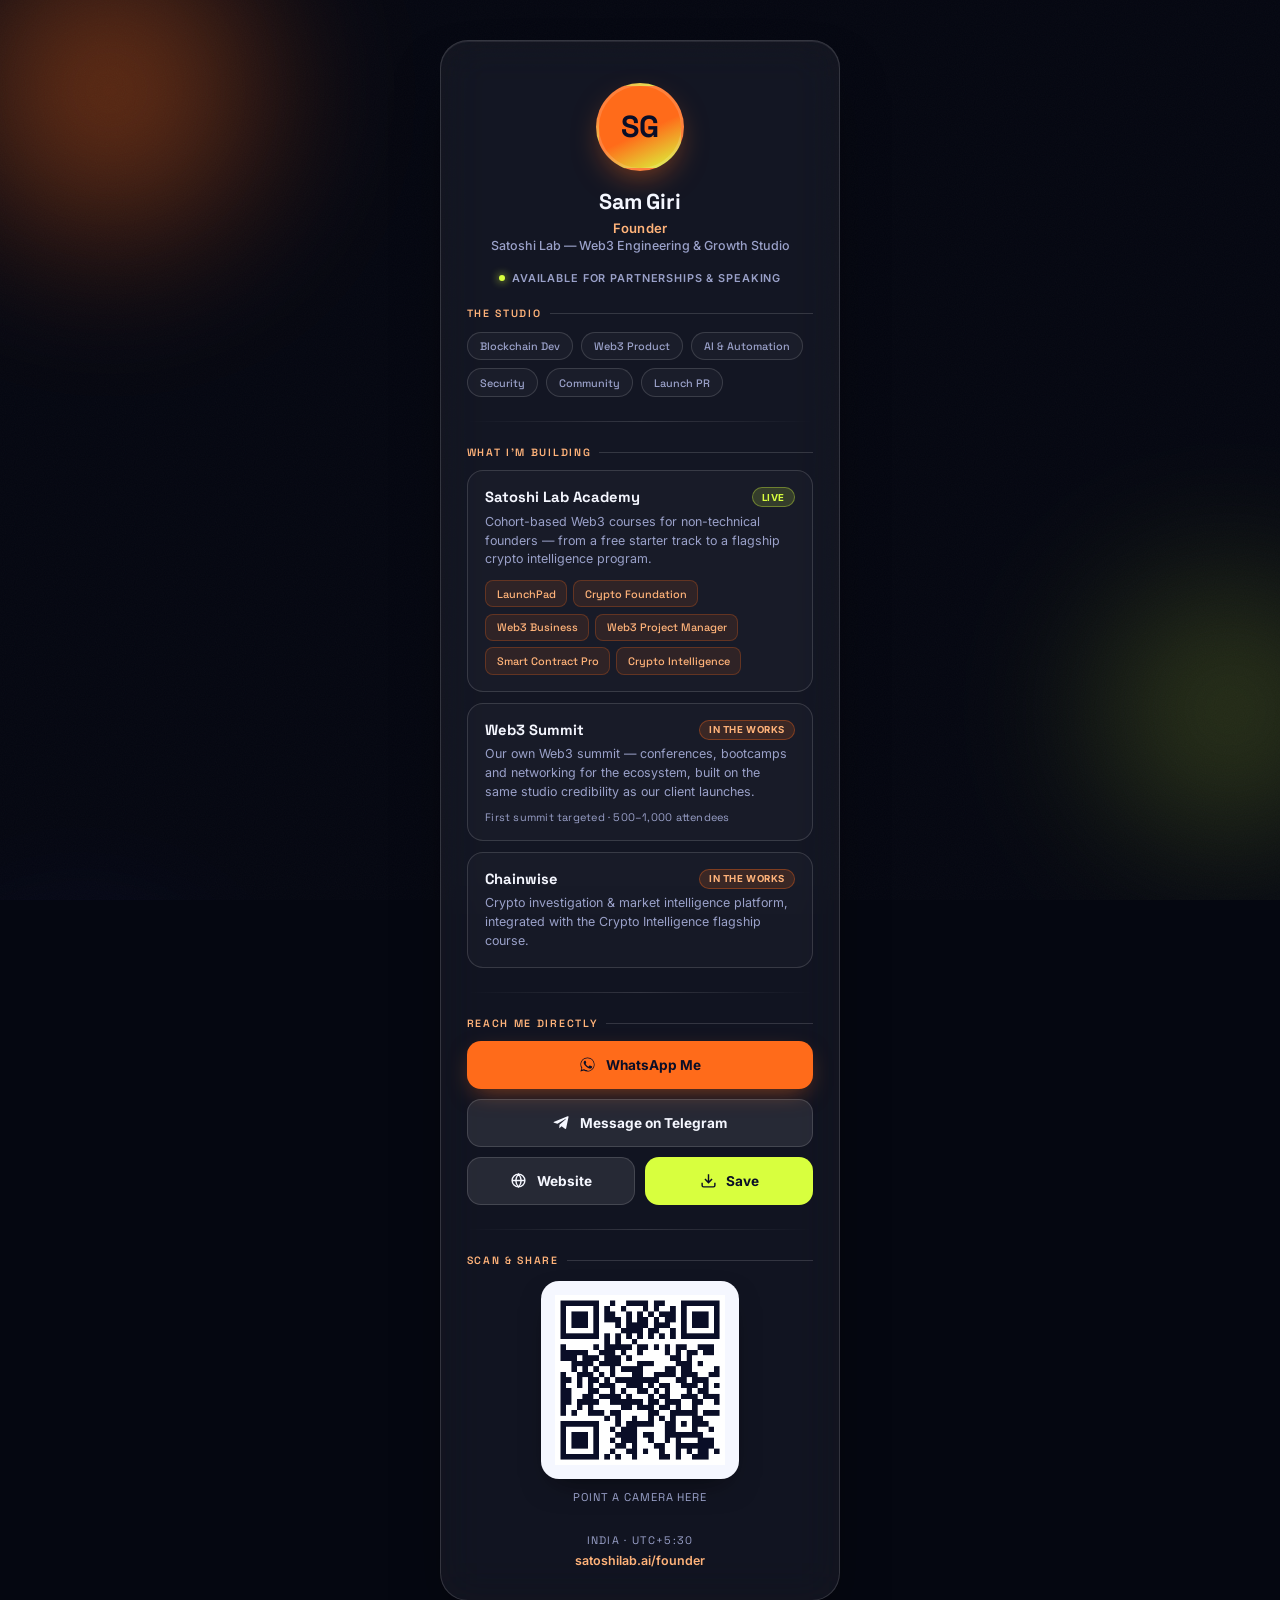
==== founder/index.html @ cb9d4c26 "SEO: titles/descriptions, Organization + Person schema, founder section, sitemap Co-Authored-By: Cla" ====
<!DOCTYPE html>
<html lang="en">
<head>
<meta charset="UTF-8">
<meta name="viewport" content="width=device-width, initial-scale=1.0, viewport-fit=cover">
<title>Sam Giri | Founder of Satoshi Lab (SatoshiLab.ai) and Braindeck Infotech</title>
<meta name="description" content="Digital card of Sam Giri (Santosh Kumar Giri), founder of Satoshi Lab, a Web3 engineering and growth studio, and Braindeck Infotech Private Limited. In Web3 since 2017.">
<link rel="canonical" href="https://www.satoshilab.ai/founder/">
<script type="application/ld+json">
{
  "@context": "https://schema.org",
  "@graph": [
    {
      "@type": "ProfilePage",
      "url": "https://www.satoshilab.ai/founder/",
      "mainEntity": {
        "@id": "https://www.satoshilab.ai/aurora_about.html#sam-giri"
      }
    },
    {
      "@type": "Person",
      "@id": "https://www.satoshilab.ai/aurora_about.html#sam-giri",
      "name": "Sam Giri",
      "alternateName": "Santosh Kumar Giri",
      "jobTitle": "Founder",
      "url": "https://www.satoshilab.ai/aurora_about.html",
      "sameAs": [
        "https://www.braindeck.in/profile.html",
        "https://www.linkedin.com/in/santosh-kumar-giri-braindeck/"
      ],
      "worksFor": {
        "@id": "https://www.satoshilab.ai/#organization"
      },
      "knowsAbout": [
        "Web3",
        "Blockchain",
        "Smart contracts",
        "Community management",
        "Artificial intelligence"
      ]
    }
  ]
}
</script>
<link rel="icon" type="image/svg+xml" href="/sl-mark.svg">
<style>
@import url('https://fonts.googleapis.com/css2?family=Space+Grotesk:wght@400;500;600;700&family=Inter:wght@400;500;600;700&display=swap');

:root{
  --navy:#0a0e27;
  --navy-deep:#050711;
  --orange:#FF6B1A;
  --orange-soft:#FFB37A;
  --volt:#D8FF3E;
  --ink:#F5F7FF;
  --ink-dim:#9AA1C9;
  --glass:rgba(255,255,255,0.055);
  --glass-strong:rgba(255,255,255,0.09);
  --border:rgba(255,255,255,0.14);
}
*{box-sizing:border-box;margin:0;padding:0}
html,body{height:100%}
body{
  background:var(--navy-deep);
  color:var(--ink);
  font-family:'Inter',sans-serif;
  min-height:100vh;
  display:flex;
  align-items:flex-start;
  justify-content:center;
  padding:2.5rem 1.25rem 4rem;
  position:relative;
  overflow-x:hidden;
  -webkit-font-smoothing:antialiased;
}

/* Aurora background */
.aurora{position:fixed;inset:0;z-index:0;overflow:hidden;background:var(--navy-deep)}
.blob{position:absolute;border-radius:50%;filter:blur(70px);opacity:.55;animation:drift 22s ease-in-out infinite}
.b1{width:420px;height:420px;background:radial-gradient(circle,var(--orange),transparent 70%);top:-120px;left:-100px;animation-duration:26s}
.b2{width:380px;height:380px;background:radial-gradient(circle,var(--volt),transparent 70%);top:520px;right:-140px;opacity:.26;animation-duration:30s;animation-delay:-6s}
.b3{width:320px;height:320px;background:radial-gradient(circle,#3F4CFF,transparent 70%);top:900px;left:-80px;opacity:.22;animation-duration:34s;animation-delay:-12s}
.b4{width:340px;height:340px;background:radial-gradient(circle,var(--orange),transparent 70%);top:1250px;right:-100px;opacity:.2;animation-duration:28s;animation-delay:-4s}
@keyframes drift{
  0%,100%{transform:translate(0,0) scale(1)}
  33%{transform:translate(40px,-30px) scale(1.08)}
  66%{transform:translate(-30px,25px) scale(0.95)}
}
@media (prefers-reduced-motion:reduce){.blob{animation:none}}

.grain{position:fixed;inset:0;z-index:1;pointer-events:none;opacity:.03;
  background-image:url("data:image/svg+xml,%3Csvg xmlns='http://www.w3.org/2000/svg' width='120' height='120'%3E%3Cfilter id='n'%3E%3CfeTurbulence type='fractalNoise' baseFrequency='0.9' numOctaves='2' stitchTiles='stitch'/%3E%3C/filter%3E%3Crect width='100%25' height='100%25' filter='url(%23n)'/%3E%3C/svg%3E");
}

/* Card */
.card{
  position:relative;z-index:2;
  width:100%;max-width:400px;
  background:var(--glass);
  border:1px solid var(--border);
  border-radius:28px;
  backdrop-filter:blur(22px) saturate(140%);
  -webkit-backdrop-filter:blur(22px) saturate(140%);
  padding:2.6rem 1.6rem 2rem;
  box-shadow:0 30px 60px -20px rgba(0,0,0,.6), inset 0 1px 0 rgba(255,255,255,.08);
  animation:rise .7s cubic-bezier(.16,1,.3,1) both;
}
@keyframes rise{from{opacity:0;transform:translateY(18px)}to{opacity:1;transform:translateY(0)}}

/* Avatar */
.avatar-wrap{display:flex;justify-content:center;margin-bottom:1.1rem}
.avatar{
  width:88px;height:88px;border-radius:50%;
  background:linear-gradient(155deg,var(--orange) 0%,var(--orange) 55%,var(--volt) 100%);
  display:flex;align-items:center;justify-content:center;
  font-family:'Space Grotesk',sans-serif;font-weight:700;font-size:1.9rem;color:var(--navy);
  border:3px solid rgba(255,255,255,.15);
  box-shadow:0 12px 30px -8px rgba(255,107,26,.5);
}

.name{text-align:center;font-family:'Space Grotesk',sans-serif;font-size:1.35rem;font-weight:700;letter-spacing:-.01em}
.role{text-align:center;color:var(--orange-soft);font-size:.82rem;font-weight:600;margin-top:.3rem;letter-spacing:.02em}
.org{text-align:center;color:var(--ink-dim);font-size:.78rem;font-weight:500;margin-top:.15rem}

.status{display:flex;align-items:center;justify-content:center;gap:.45rem;margin:1.1rem 0 1.4rem;font-size:.68rem;font-weight:600;letter-spacing:.08em;text-transform:uppercase;color:var(--ink-dim)}
.dot{width:6px;height:6px;border-radius:50%;background:var(--volt);box-shadow:0 0 8px var(--volt);animation:pulse 2s ease-in-out infinite}
@keyframes pulse{0%,100%{opacity:1}50%{opacity:.4}}

.divider{height:1px;background:linear-gradient(90deg,transparent,var(--border),transparent);margin:1.5rem 0}

.eyebrow{font-family:'Space Grotesk',sans-serif;font-size:.66rem;font-weight:600;letter-spacing:.16em;text-transform:uppercase;color:var(--orange-soft);margin-bottom:.7rem;display:flex;align-items:center;gap:.5rem}
.eyebrow::after{content:'';flex:1;height:1px;background:var(--border)}

/* Verticals */
.verticals{display:flex;flex-wrap:wrap;gap:.5rem}
.pill{font-family:'Space Grotesk',sans-serif;font-size:.68rem;font-weight:500;padding:.4rem .75rem;border:1px solid var(--border);border-radius:999px;color:var(--ink-dim);background:rgba(255,255,255,.03)}

/* Work items */
.work{border:1px solid var(--border);border-radius:16px;padding:1rem 1.1rem;margin-bottom:.7rem;background:rgba(255,255,255,.025)}
.work:last-child{margin-bottom:0}
.work-top{display:flex;align-items:center;justify-content:space-between;gap:.5rem;margin-bottom:.35rem}
.work-name{font-family:'Space Grotesk',sans-serif;font-weight:700;font-size:.92rem}
.tag{font-size:.6rem;font-weight:700;letter-spacing:.06em;text-transform:uppercase;padding:.22rem .55rem;border-radius:999px;white-space:nowrap}
.tag-live{background:rgba(216,255,62,.15);color:var(--volt);border:1px solid rgba(216,255,62,.35)}
.tag-build{background:rgba(255,107,26,.15);color:var(--orange-soft);border:1px solid rgba(255,107,26,.35)}
.work-desc{font-size:.78rem;color:var(--ink-dim);line-height:1.5}
.work-meta{margin-top:.5rem;font-size:.68rem;color:var(--ink-dim);font-family:'Space Grotesk',sans-serif;letter-spacing:.02em}

.course-pills{display:flex;flex-wrap:wrap;gap:.4rem;margin-top:.7rem}
.course-pill{font-family:'Space Grotesk',sans-serif;font-size:.68rem;font-weight:500;padding:.35rem .65rem;border-radius:8px;background:rgba(255,107,26,.1);border:1px solid rgba(255,107,26,.25);color:var(--orange-soft)}

/* Actions */
.actions{display:flex;flex-direction:column;gap:.65rem;margin-top:.4rem}
.btn{
  display:flex;align-items:center;justify-content:center;gap:.6rem;
  padding:.9rem 1rem;border-radius:14px;font-weight:700;font-size:.85rem;
  text-decoration:none;border:1px solid transparent;cursor:pointer;
  font-family:'Inter',sans-serif;transition:transform .15s ease, box-shadow .15s ease;
  -webkit-tap-highlight-color:transparent;
}
.btn:active{transform:scale(.97)}
.btn svg{width:17px;height:17px;flex-shrink:0}
.btn-primary{background:var(--orange);color:#0a0e27;box-shadow:0 8px 24px -8px rgba(255,107,26,.55)}
.btn-outline{background:var(--glass-strong);color:var(--ink);border-color:var(--border)}
.btn-outline:hover{background:rgba(255,255,255,.12)}
.btn-volt{background:var(--volt);color:#0a0e27}
.btn-row{display:flex;gap:.65rem}
.btn-row .btn{flex:1}

.footer{margin-top:1.8rem;text-align:center}
.footer .loc{font-family:'Space Grotesk',sans-serif;font-size:.68rem;letter-spacing:.12em;text-transform:uppercase;color:var(--ink-dim)}
.footer .url{margin-top:.35rem;font-size:.78rem;color:var(--orange-soft);font-weight:600}

.toast{
  position:fixed;bottom:24px;left:50%;transform:translateX(-50%) translateY(20px);
  background:var(--ink);color:var(--navy);font-weight:700;font-size:.8rem;
  padding:.7rem 1.2rem;border-radius:12px;opacity:0;pointer-events:none;
  transition:all .25s ease;z-index:10;font-family:'Inter',sans-serif;
}
.toast.show{opacity:1;transform:translateX(-50%) translateY(0)}
</style>
</head>
<body>

<div class="aurora">
  <div class="blob b1"></div>
  <div class="blob b2"></div>
  <div class="blob b3"></div>
  <div class="blob b4"></div>
</div>
<div class="grain"></div>

<div class="card">
  <div class="avatar-wrap"><div class="avatar">SG</div></div>
  <div class="name">Sam Giri</div>
  <div class="role">Founder</div>
  <div class="org">Satoshi Lab — Web3 Engineering &amp; Growth Studio</div>

  <div class="status"><span class="dot"></span> Available for partnerships &amp; speaking</div>

  <div class="eyebrow">The Studio</div>
  <div class="verticals">
    <span class="pill">Blockchain Dev</span>
    <span class="pill">Web3 Product</span>
    <span class="pill">AI &amp; Automation</span>
    <span class="pill">Security</span>
    <span class="pill">Community</span>
    <span class="pill">Launch PR</span>
  </div>

  <div class="divider"></div>

  <div class="eyebrow">What I'm Building</div>

  <div class="work">
    <div class="work-top">
      <span class="work-name">Satoshi Lab Academy</span>
      <span class="tag tag-live">Live</span>
    </div>
    <div class="work-desc">Cohort-based Web3 courses for non-technical founders — from a free starter track to a flagship crypto intelligence program.</div>
    <div class="course-pills">
      <span class="course-pill">LaunchPad</span>
      <span class="course-pill">Crypto Foundation</span>
      <span class="course-pill">Web3 Business</span>
      <span class="course-pill">Web3 Project Manager</span>
      <span class="course-pill">Smart Contract Pro</span>
      <span class="course-pill">Crypto Intelligence</span>
    </div>
  </div>

  <div class="work">
    <div class="work-top">
      <span class="work-name">Web3 Summit</span>
      <span class="tag tag-build">In the works</span>
    </div>
    <div class="work-desc">Our own Web3 summit — conferences, bootcamps and networking for the ecosystem, built on the same studio credibility as our client launches.</div>
    <div class="work-meta">First summit targeted · 500–1,000 attendees</div>
  </div>

  <div class="work">
    <div class="work-top">
      <span class="work-name">Chainwise</span>
      <span class="tag tag-build">In the works</span>
    </div>
    <div class="work-desc">Crypto investigation &amp; market intelligence platform, integrated with the Crypto Intelligence flagship course.</div>
  </div>

  <div class="divider"></div>

  <div class="eyebrow">Reach Me Directly</div>
  <div class="actions">
    <a class="btn btn-primary" href="https://wa.me/971585874793" target="_blank" rel="noopener">
      <svg viewBox="0 0 24 24" fill="currentColor"><path d="M17.5 14.4c-.3-.1-1.7-.9-2-1-.3-.1-.5-.1-.7.1-.2.3-.8 1-.9 1.2-.2.2-.3.2-.6.1-.3-.1-1.2-.5-2.3-1.5-.9-.8-1.4-1.7-1.6-2-.2-.3 0-.5.1-.6.1-.1.3-.3.4-.5.1-.2.2-.3.3-.5.1-.2 0-.4 0-.5C10.1 9 9.6 7.7 9.4 7.2 9.2 6.7 9 6.7 8.8 6.7h-.5c-.2 0-.5.1-.7.3-.3.3-1 1-1 2.4s1 2.8 1.2 3c.1.2 2.1 3.2 5 4.5.7.3 1.3.5 1.7.6.7.2 1.4.2 1.9.1.6-.1 1.7-.7 2-1.4.2-.7.2-1.2.1-1.4-.1-.1-.3-.2-.6-.3z"/><path d="M12 2C6.5 2 2 6.5 2 12c0 1.9.5 3.7 1.5 5.3L2 22l4.8-1.5C8.3 21.5 10.1 22 12 22c5.5 0 10-4.5 10-10S17.5 2 12 2zm0 18.2c-1.7 0-3.4-.5-4.8-1.4l-.3-.2-3.1.9.9-3-.2-.3C3.5 14.6 3 13.3 3 12c0-5 4-9 9-9s9 4 9 9-4 9-9 9z"/></svg>
      WhatsApp Me
    </a>
    <a class="btn btn-outline" href="https://t.me/asksatoshilab" target="_blank" rel="noopener">
      <svg viewBox="0 0 24 24" fill="currentColor"><path d="M21.9 4.3 18.6 20c-.2 1-.9 1.3-1.7.8l-4.8-3.5-2.3 2.2c-.3.3-.5.5-1 .5l.3-4.9L18 7.3c.4-.4-.1-.6-.6-.2L6.3 13.9l-4.8-1.5c-1-.3-1-1 .2-1.5L20.6 3.3c.8-.3 1.6.2 1.3 1z"/></svg>
      Message on Telegram
    </a>
    <div class="btn-row">
      <a class="btn btn-outline" href="https://satoshilab.ai" target="_blank" rel="noopener">
        <svg viewBox="0 0 24 24" fill="none" stroke="currentColor" stroke-width="2"><circle cx="12" cy="12" r="9"/><path d="M3 12h18M12 3c2.5 2.7 3.8 6 3.8 9s-1.3 6.3-3.8 9c-2.5-2.7-3.8-6-3.8-9s1.3-6.3 3.8-9z"/></svg>
        Website
      </a>
      <button class="btn btn-volt" id="saveContact" type="button">
        <svg viewBox="0 0 24 24" fill="none" stroke="#0a0e27" stroke-width="2"><path d="M21 15v4a2 2 0 0 1-2 2H5a2 2 0 0 1-2-2v-4M7 10l5 5 5-5M12 15V3"/></svg>
        Save
      </button>
    </div>
  </div>

  
  <div class="divider"></div>
  <div class="eyebrow">Scan &amp; Share</div>
  <div style="display:flex;justify-content:center;margin-top:.9rem">
    <div style="background:#F5F7FF;padding:14px;border-radius:18px;box-shadow:0 12px 30px -12px rgba(0,0,0,.6)">
      <img src="[data-uri]" alt="QR code — satoshilab.ai/founder" style="display:block;width:170px;height:170px">
    </div>
  </div>
  <div style="text-align:center;margin-top:.7rem;font-family:'Space Grotesk',sans-serif;font-size:.7rem;letter-spacing:.08em;color:var(--ink-dim)">POINT A CAMERA HERE</div>

  <div class="footer">
    <div class="loc">India · UTC+5:30</div>
    <div class="url">satoshilab.ai/founder</div>
  </div>
</div>

<div class="toast" id="toast">Contact saved</div>

<script>
document.getElementById('saveContact').addEventListener('click', function(){
  const vcard = [
    'BEGIN:VCARD',
    'VERSION:3.0',
    'N:Giri;Sam;;;',
    'FN:Sam Giri',
    'ORG:Satoshi Lab (Braindeck Infotech Pvt Ltd)',
    'TITLE:Founder',
    'TEL;TYPE=CELL,WHATSAPP:+971585874793',
    'URL:https://satoshilab.ai',
    'X-SOCIALPROFILE;TYPE=telegram:https://t.me/asksatoshilab',
    'ADR;TYPE=WORK:;;;;;;India',
    'NOTE:Founder, Satoshi Lab — Web3 Engineering & Growth Studio. Blockchain Dev · Web3 Product · AI & Automation · Security · Community · Launch PR · Satoshi Lab Academy · Web3 Summit · Chainwise',
    'END:VCARD'
  ].join('\r\n');
  const blob = new Blob([vcard], {type:'text/vcard'});
  const url = URL.createObjectURL(blob);
  const a = document.createElement('a');
  a.href = url;
  a.download = 'Sam-Giri-Satoshi-Lab.vcf';
  document.body.appendChild(a);
  a.click();
  document.body.removeChild(a);
  URL.revokeObjectURL(url);

  const toast = document.getElementById('toast');
  toast.classList.add('show');
  setTimeout(()=>toast.classList.remove('show'), 2200);
});
</script>
</body>
</html>
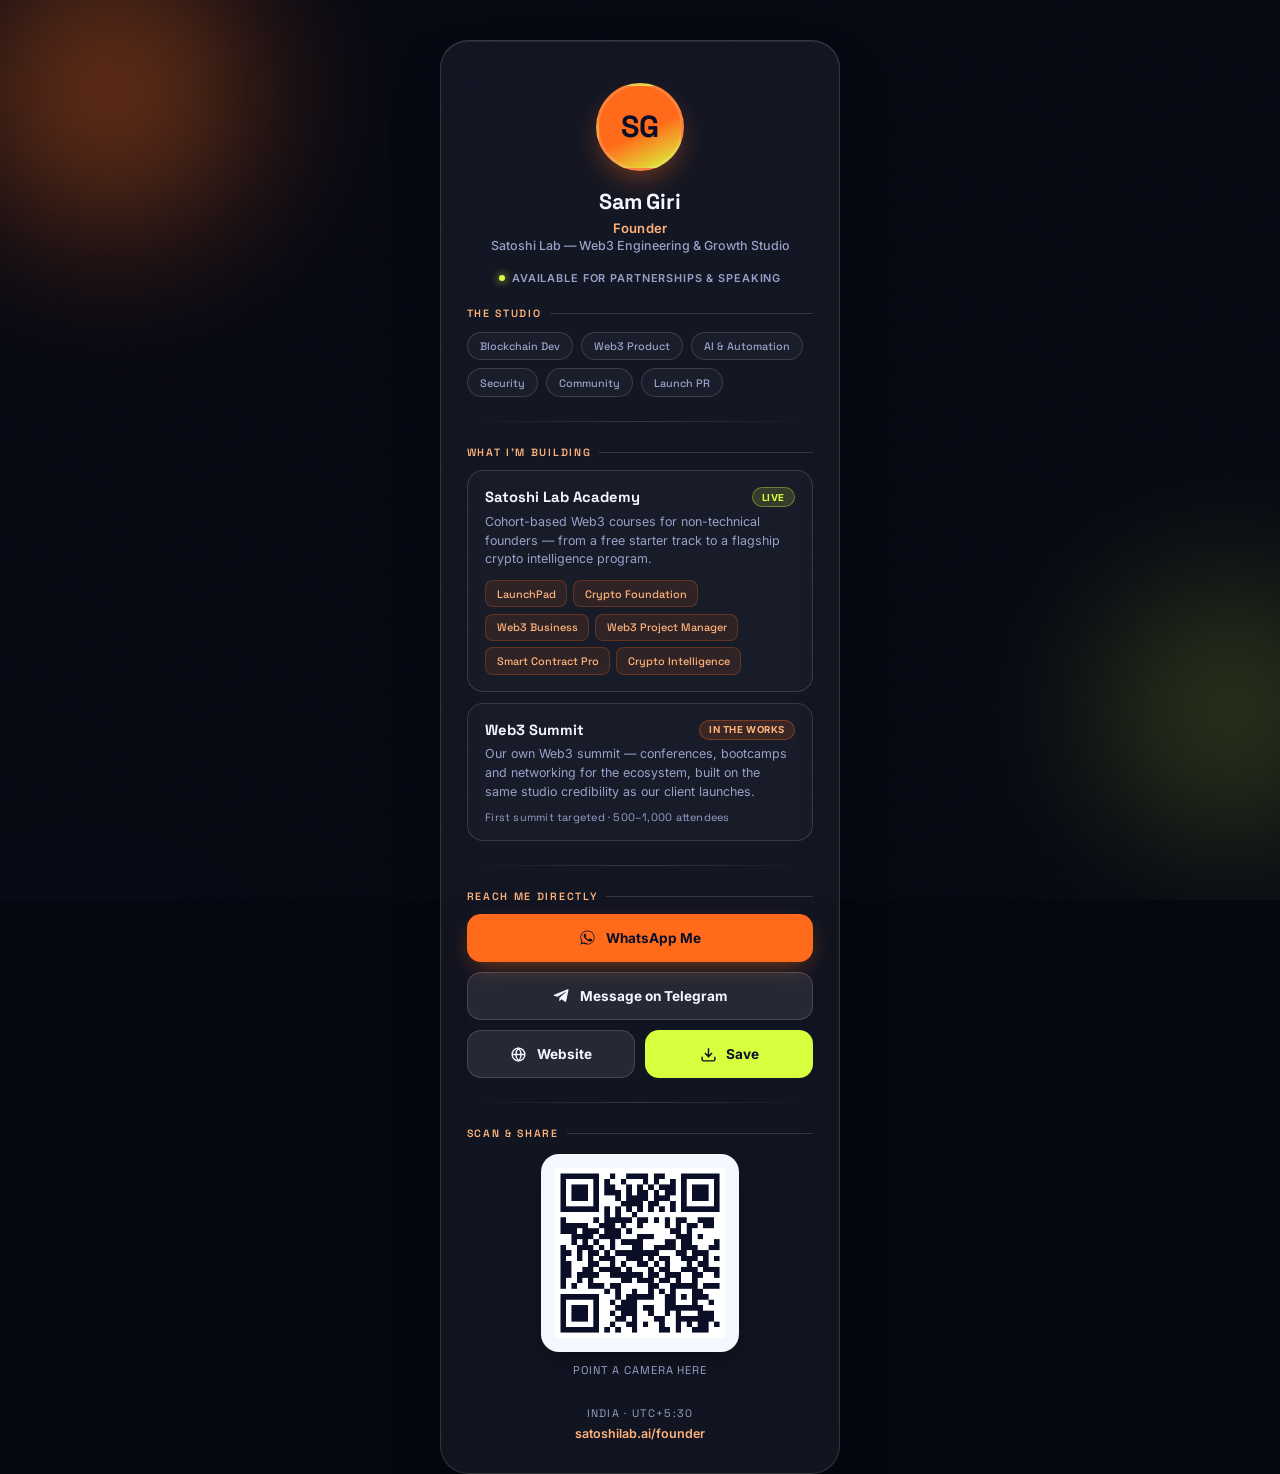
==== commit d33e3fda: "Remove Chainwise from home, About and founder card; update vertical count Co-Authored-By: Claude Son" ====
--- a/founder/index.html
+++ b/founder/index.html
@@ -237,14 +237,6 @@
     <div class="work-meta">First summit targeted · 500–1,000 attendees</div>
   </div>
 
-  <div class="work">
-    <div class="work-top">
-      <span class="work-name">Chainwise</span>
-      <span class="tag tag-build">In the works</span>
-    </div>
-    <div class="work-desc">Crypto investigation &amp; market intelligence platform, integrated with the Crypto Intelligence flagship course.</div>
-  </div>
-
   <div class="divider"></div>
 
   <div class="eyebrow">Reach Me Directly</div>
@@ -300,7 +292,7 @@
     'URL:https://satoshilab.ai',
     'X-SOCIALPROFILE;TYPE=telegram:https://t.me/asksatoshilab',
     'ADR;TYPE=WORK:;;;;;;India',
-    'NOTE:Founder, Satoshi Lab — Web3 Engineering & Growth Studio. Blockchain Dev · Web3 Product · AI & Automation · Security · Community · Launch PR · Satoshi Lab Academy · Web3 Summit · Chainwise',
+    'NOTE:Founder, Satoshi Lab — Web3 Engineering & Growth Studio. Blockchain Dev · Web3 Product · AI & Automation · Security · Community · Launch PR · Satoshi Lab Academy · Web3 Summit',
     'END:VCARD'
   ].join('\r\n');
   const blob = new Blob([vcard], {type:'text/vcard'});
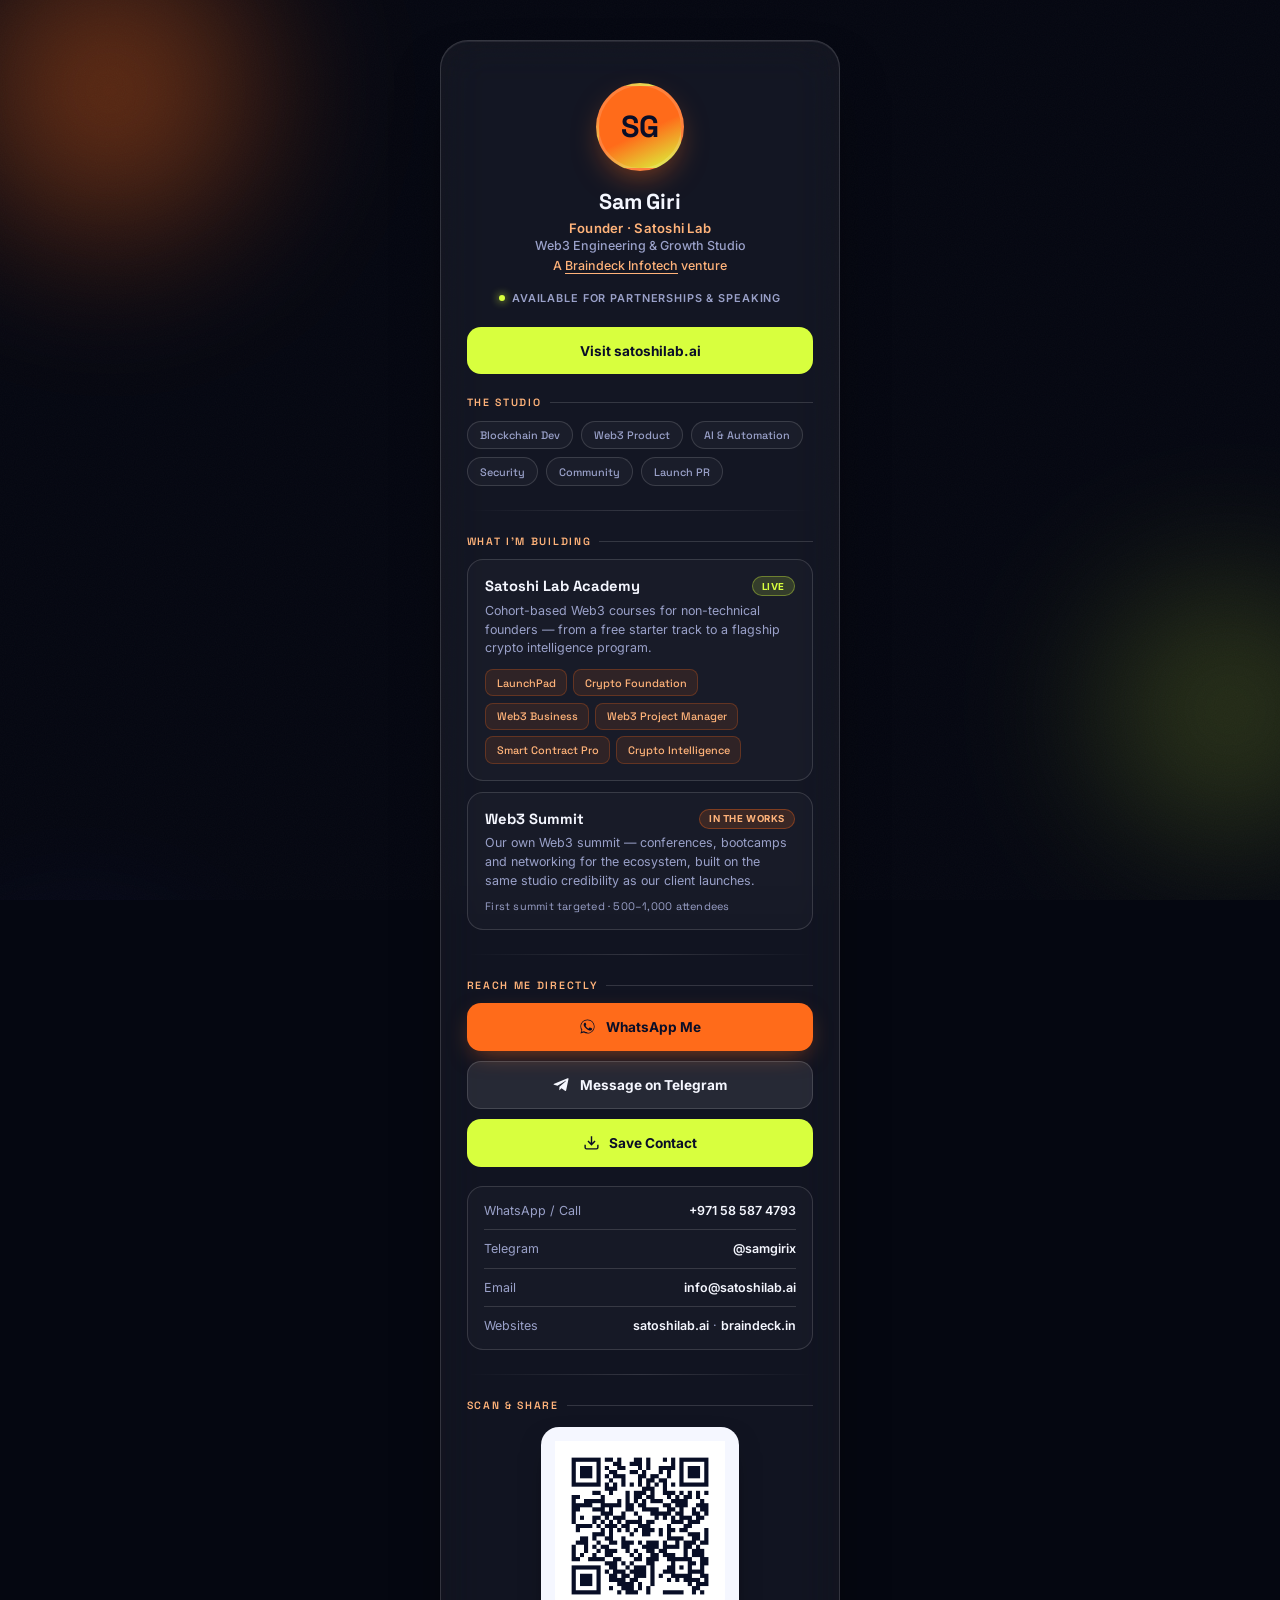
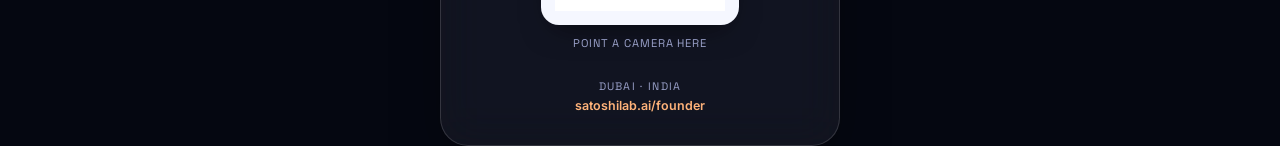
==== commit 8ad7e4a4: "Founder card: single card, Dubai · India, Braindeck venture line - /founder is now the one digital c" ====
--- a/founder/index.html
+++ b/founder/index.html
@@ -3,7 +3,7 @@
 <head>
 <meta charset="UTF-8">
 <meta name="viewport" content="width=device-width, initial-scale=1.0, viewport-fit=cover">
-<title>Sam Giri | Founder of Satoshi Lab (SatoshiLab.ai) and Braindeck Infotech</title>
+<title>Sam Giri | Founder of Satoshi Lab (SatoshiLab.ai), a Braindeck Infotech venture</title>
 <meta name="description" content="Digital card of Sam Giri (Santosh Kumar Giri), founder of Satoshi Lab, a Web3 engineering and growth studio, and Braindeck Infotech Private Limited. In Web3 since 2017.">
 <link rel="canonical" href="https://www.satoshilab.ai/founder/">
 <script type="application/ld+json">
@@ -23,6 +23,7 @@
       "name": "Sam Giri",
       "alternateName": "Santosh Kumar Giri",
       "jobTitle": "Founder",
+      "email": "mailto:info@satoshilab.ai",
       "url": "https://www.satoshilab.ai/aurora_about.html",
       "sameAs": [
         "https://www.braindeck.in/profile.html",
@@ -167,6 +168,10 @@
 .btn-row{display:flex;gap:.65rem}
 .btn-row .btn{flex:1}
 
+.info{margin-top:1.2rem;border:1px solid var(--border);border-radius:16px;padding:.3rem 1rem;background:rgba(255,255,255,.025)}
+.info div{display:flex;justify-content:space-between;gap:.8rem;padding:.7rem 0;border-bottom:1px solid var(--border);font-size:.78rem;align-items:baseline}
+.info div:last-child{border-bottom:0}
+.info span{color:var(--ink-dim)}.info a{color:var(--ink);font-weight:600;text-decoration:none}
 .footer{margin-top:1.8rem;text-align:center}
 .footer .loc{font-family:'Space Grotesk',sans-serif;font-size:.68rem;letter-spacing:.12em;text-transform:uppercase;color:var(--ink-dim)}
 .footer .url{margin-top:.35rem;font-size:.78rem;color:var(--orange-soft);font-weight:600}
@@ -193,11 +198,13 @@
 <div class="card">
   <div class="avatar-wrap"><div class="avatar">SG</div></div>
   <div class="name">Sam Giri</div>
-  <div class="role">Founder</div>
-  <div class="org">Satoshi Lab — Web3 Engineering &amp; Growth Studio</div>
+  <div class="role">Founder · Satoshi Lab</div>
+  <div class="org">Web3 Engineering &amp; Growth Studio</div>
+  <div class="org" style="color:var(--orange-soft);margin-top:.3rem">A <a href="https://www.braindeck.in" target="_blank" rel="noopener" style="color:inherit;text-decoration:underline;text-underline-offset:3px">Braindeck Infotech</a> venture</div>
 
   <div class="status"><span class="dot"></span> Available for partnerships &amp; speaking</div>
 
+  <a class="btn btn-volt" href="https://satoshilab.ai" target="_blank" rel="noopener" style="margin-bottom:1.4rem">Visit satoshilab.ai</a>
   <div class="eyebrow">The Studio</div>
   <div class="verticals">
     <span class="pill">Blockchain Dev</span>
@@ -245,34 +252,32 @@
       <svg viewBox="0 0 24 24" fill="currentColor"><path d="M17.5 14.4c-.3-.1-1.7-.9-2-1-.3-.1-.5-.1-.7.1-.2.3-.8 1-.9 1.2-.2.2-.3.2-.6.1-.3-.1-1.2-.5-2.3-1.5-.9-.8-1.4-1.7-1.6-2-.2-.3 0-.5.1-.6.1-.1.3-.3.4-.5.1-.2.2-.3.3-.5.1-.2 0-.4 0-.5C10.1 9 9.6 7.7 9.4 7.2 9.2 6.7 9 6.7 8.8 6.7h-.5c-.2 0-.5.1-.7.3-.3.3-1 1-1 2.4s1 2.8 1.2 3c.1.2 2.1 3.2 5 4.5.7.3 1.3.5 1.7.6.7.2 1.4.2 1.9.1.6-.1 1.7-.7 2-1.4.2-.7.2-1.2.1-1.4-.1-.1-.3-.2-.6-.3z"/><path d="M12 2C6.5 2 2 6.5 2 12c0 1.9.5 3.7 1.5 5.3L2 22l4.8-1.5C8.3 21.5 10.1 22 12 22c5.5 0 10-4.5 10-10S17.5 2 12 2zm0 18.2c-1.7 0-3.4-.5-4.8-1.4l-.3-.2-3.1.9.9-3-.2-.3C3.5 14.6 3 13.3 3 12c0-5 4-9 9-9s9 4 9 9-4 9-9 9z"/></svg>
       WhatsApp Me
     </a>
-    <a class="btn btn-outline" href="https://t.me/asksatoshilab" target="_blank" rel="noopener">
+    <a class="btn btn-outline" href="https://t.me/samgirix" target="_blank" rel="noopener">
       <svg viewBox="0 0 24 24" fill="currentColor"><path d="M21.9 4.3 18.6 20c-.2 1-.9 1.3-1.7.8l-4.8-3.5-2.3 2.2c-.3.3-.5.5-1 .5l.3-4.9L18 7.3c.4-.4-.1-.6-.6-.2L6.3 13.9l-4.8-1.5c-1-.3-1-1 .2-1.5L20.6 3.3c.8-.3 1.6.2 1.3 1z"/></svg>
       Message on Telegram
     </a>
-    <div class="btn-row">
-      <a class="btn btn-outline" href="https://satoshilab.ai" target="_blank" rel="noopener">
-        <svg viewBox="0 0 24 24" fill="none" stroke="currentColor" stroke-width="2"><circle cx="12" cy="12" r="9"/><path d="M3 12h18M12 3c2.5 2.7 3.8 6 3.8 9s-1.3 6.3-3.8 9c-2.5-2.7-3.8-6-3.8-9s1.3-6.3 3.8-9z"/></svg>
-        Website
-      </a>
-      <button class="btn btn-volt" id="saveContact" type="button">
-        <svg viewBox="0 0 24 24" fill="none" stroke="#0a0e27" stroke-width="2"><path d="M21 15v4a2 2 0 0 1-2 2H5a2 2 0 0 1-2-2v-4M7 10l5 5 5-5M12 15V3"/></svg>
-        Save
-      </button>
-    </div>
-  </div>
-
-  
+    <button class="btn btn-volt" id="saveContact" type="button">
+      <svg viewBox="0 0 24 24" fill="none" stroke="#0a0e27" stroke-width="2"><path d="M21 15v4a2 2 0 0 1-2 2H5a2 2 0 0 1-2-2v-4M7 10l5 5 5-5M12 15V3"/></svg>
+      Save Contact
+    </button>
+  </div>
+  <div class="info">
+    <div><span>WhatsApp / Call</span><a href="tel:+971585874793">+971 58 587 4793</a></div>
+    <div><span>Telegram</span><a href="https://t.me/samgirix" target="_blank" rel="noopener">@samgirix</a></div>
+    <div><span>Email</span><a href="mailto:info@satoshilab.ai">info@satoshilab.ai</a></div>
+    <div><span>Websites</span><span class="sites"><a href="https://satoshilab.ai">satoshilab.ai</a> · <a href="https://www.braindeck.in" target="_blank" rel="noopener">braindeck.in</a></span></div>
+  </div>
   <div class="divider"></div>
   <div class="eyebrow">Scan &amp; Share</div>
   <div style="display:flex;justify-content:center;margin-top:.9rem">
     <div style="background:#F5F7FF;padding:14px;border-radius:18px;box-shadow:0 12px 30px -12px rgba(0,0,0,.6)">
-      <img src="[data-uri]" alt="QR code — satoshilab.ai/founder" style="display:block;width:170px;height:170px">
+      <img alt="QR code to satoshilab.ai/founder" src="[data-uri]" alt="QR code — satoshilab.ai/founder" style="display:block;width:170px;height:170px">
     </div>
   </div>
   <div style="text-align:center;margin-top:.7rem;font-family:'Space Grotesk',sans-serif;font-size:.7rem;letter-spacing:.08em;color:var(--ink-dim)">POINT A CAMERA HERE</div>
 
   <div class="footer">
-    <div class="loc">India · UTC+5:30</div>
+    <div class="loc">Dubai · India</div>
     <div class="url">satoshilab.ai/founder</div>
   </div>
 </div>
@@ -286,13 +291,16 @@
     'VERSION:3.0',
     'N:Giri;Sam;;;',
     'FN:Sam Giri',
-    'ORG:Satoshi Lab (Braindeck Infotech Pvt Ltd)',
+    'ORG:Satoshi Lab (a Braindeck Infotech venture)',
     'TITLE:Founder',
     'TEL;TYPE=CELL,WHATSAPP:+971585874793',
+    'EMAIL;TYPE=WORK:info@satoshilab.ai',
     'URL:https://satoshilab.ai',
-    'X-SOCIALPROFILE;TYPE=telegram:https://t.me/asksatoshilab',
-    'ADR;TYPE=WORK:;;;;;;India',
-    'NOTE:Founder, Satoshi Lab — Web3 Engineering & Growth Studio. Blockchain Dev · Web3 Product · AI & Automation · Security · Community · Launch PR · Satoshi Lab Academy · Web3 Summit',
+    'URL:https://www.braindeck.in',
+    'X-SOCIALPROFILE;TYPE=telegram:https://t.me/samgirix',
+    'ADR;TYPE=WORK:;;;;Dubai;;United Arab Emirates',
+    'ADR;TYPE=HOME:;;;;;;India',
+    'NOTE:Dubai · India. Telegram @samgirix. Founder, Satoshi Lab — Web3 Engineering & Growth Studio. Blockchain Dev · Web3 Product · AI & Automation · Security · Community · Launch PR · Satoshi Lab Academy · Web3 Summit',
     'END:VCARD'
   ].join('\r\n');
   const blob = new Blob([vcard], {type:'text/vcard'});
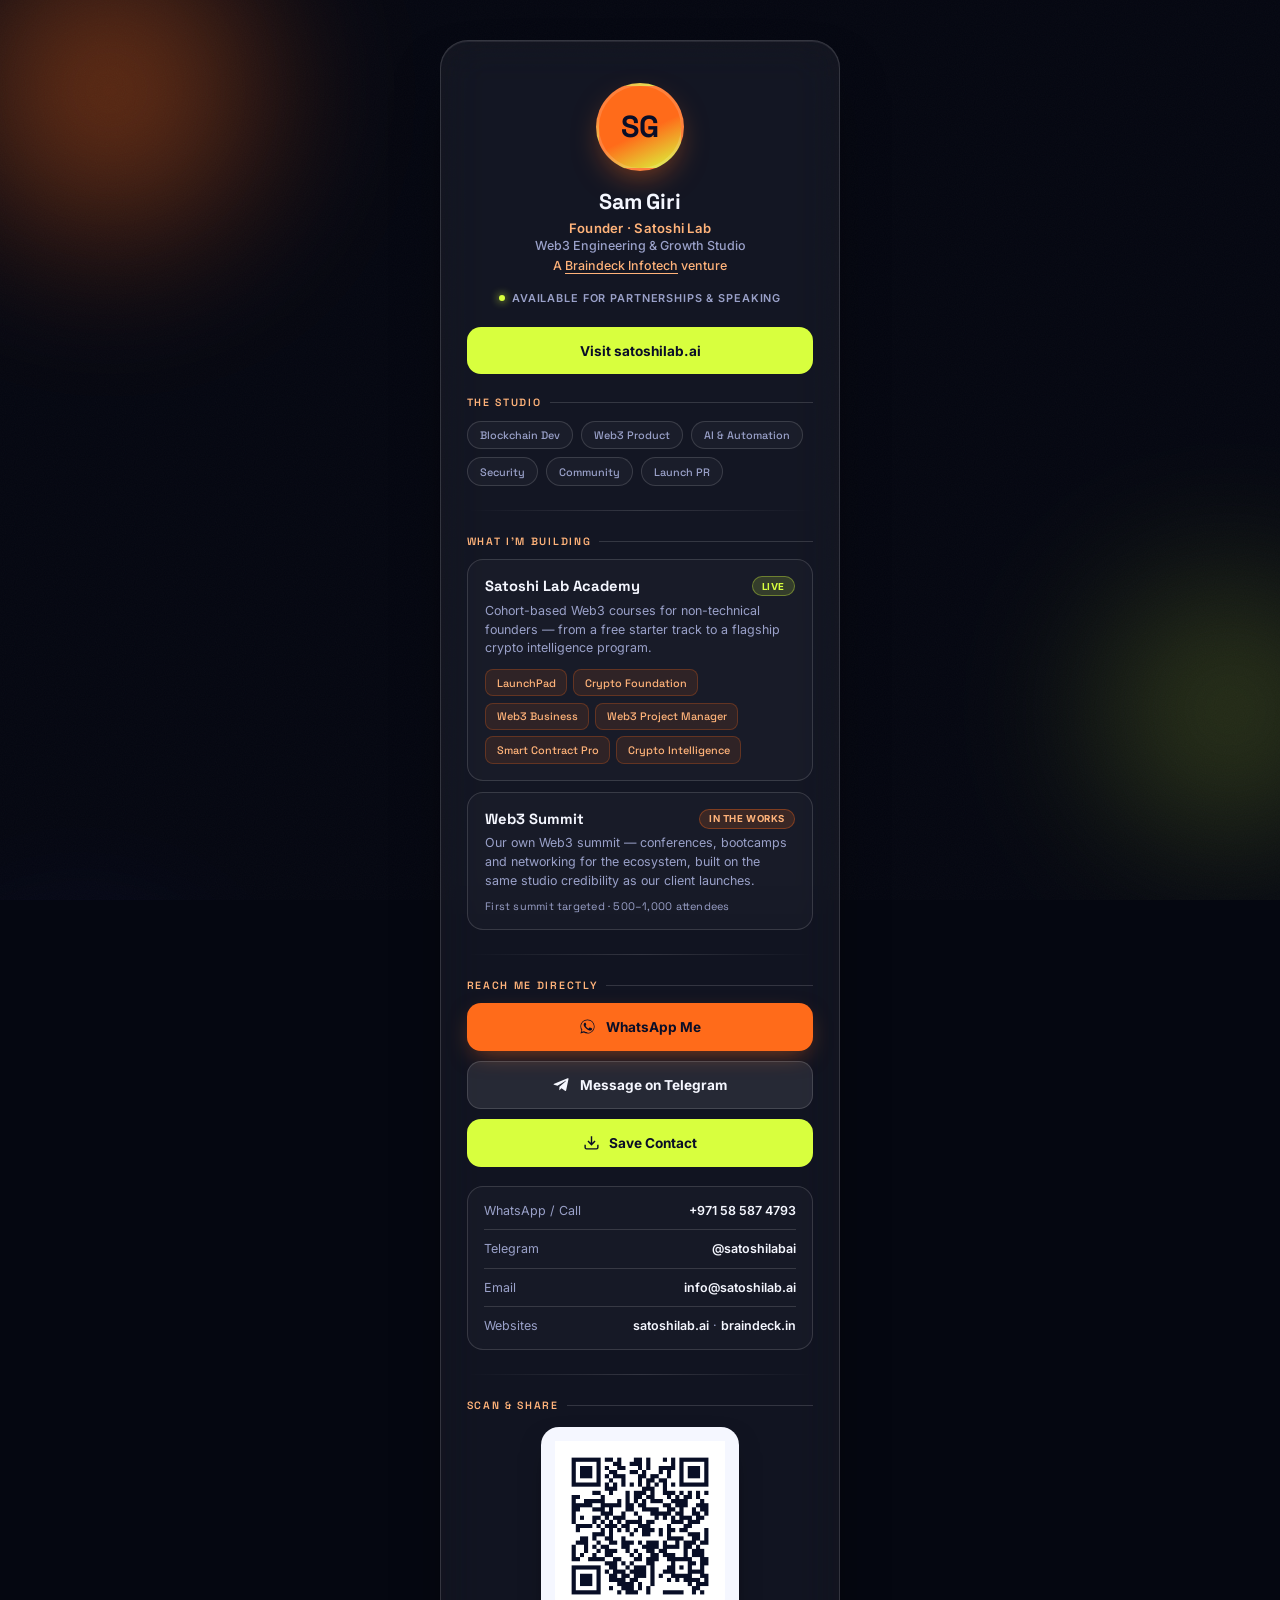
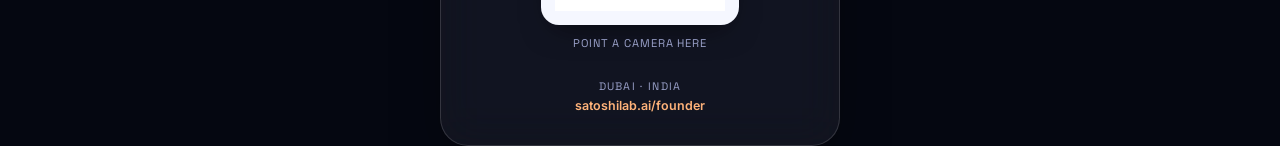
==== commit 7520f974: "Founder card: use @satoshilabai Telegram everywhere Co-Authored-By: Claude Sonnet 5.5 <noreply@anthr" ====
--- a/founder/index.html
+++ b/founder/index.html
@@ -43,7 +43,9 @@
   ]
 }
 </script>
-<link rel="icon" type="image/svg+xml" href="/sl-mark.svg">
+<link rel="icon" href="/favicon.ico" sizes="48x48">
+<link rel="icon" type="image/png" sizes="192x192" href="/icon-192.png">
+<link rel="apple-touch-icon" href="/apple-touch-icon.png">
 <style>
 @import url('https://fonts.googleapis.com/css2?family=Space+Grotesk:wght@400;500;600;700&family=Inter:wght@400;500;600;700&display=swap');
 
@@ -252,7 +254,7 @@
       <svg viewBox="0 0 24 24" fill="currentColor"><path d="M17.5 14.4c-.3-.1-1.7-.9-2-1-.3-.1-.5-.1-.7.1-.2.3-.8 1-.9 1.2-.2.2-.3.2-.6.1-.3-.1-1.2-.5-2.3-1.5-.9-.8-1.4-1.7-1.6-2-.2-.3 0-.5.1-.6.1-.1.3-.3.4-.5.1-.2.2-.3.3-.5.1-.2 0-.4 0-.5C10.1 9 9.6 7.7 9.4 7.2 9.2 6.7 9 6.7 8.8 6.7h-.5c-.2 0-.5.1-.7.3-.3.3-1 1-1 2.4s1 2.8 1.2 3c.1.2 2.1 3.2 5 4.5.7.3 1.3.5 1.7.6.7.2 1.4.2 1.9.1.6-.1 1.7-.7 2-1.4.2-.7.2-1.2.1-1.4-.1-.1-.3-.2-.6-.3z"/><path d="M12 2C6.5 2 2 6.5 2 12c0 1.9.5 3.7 1.5 5.3L2 22l4.8-1.5C8.3 21.5 10.1 22 12 22c5.5 0 10-4.5 10-10S17.5 2 12 2zm0 18.2c-1.7 0-3.4-.5-4.8-1.4l-.3-.2-3.1.9.9-3-.2-.3C3.5 14.6 3 13.3 3 12c0-5 4-9 9-9s9 4 9 9-4 9-9 9z"/></svg>
       WhatsApp Me
     </a>
-    <a class="btn btn-outline" href="https://t.me/samgirix" target="_blank" rel="noopener">
+    <a class="btn btn-outline" href="https://t.me/satoshilabai" target="_blank" rel="noopener">
       <svg viewBox="0 0 24 24" fill="currentColor"><path d="M21.9 4.3 18.6 20c-.2 1-.9 1.3-1.7.8l-4.8-3.5-2.3 2.2c-.3.3-.5.5-1 .5l.3-4.9L18 7.3c.4-.4-.1-.6-.6-.2L6.3 13.9l-4.8-1.5c-1-.3-1-1 .2-1.5L20.6 3.3c.8-.3 1.6.2 1.3 1z"/></svg>
       Message on Telegram
     </a>
@@ -263,7 +265,7 @@
   </div>
   <div class="info">
     <div><span>WhatsApp / Call</span><a href="tel:+971585874793">+971 58 587 4793</a></div>
-    <div><span>Telegram</span><a href="https://t.me/samgirix" target="_blank" rel="noopener">@samgirix</a></div>
+    <div><span>Telegram</span><a href="https://t.me/satoshilabai" target="_blank" rel="noopener">@satoshilabai</a></div>
     <div><span>Email</span><a href="mailto:info@satoshilab.ai">info@satoshilab.ai</a></div>
     <div><span>Websites</span><span class="sites"><a href="https://satoshilab.ai">satoshilab.ai</a> · <a href="https://www.braindeck.in" target="_blank" rel="noopener">braindeck.in</a></span></div>
   </div>
@@ -297,10 +299,10 @@
     'EMAIL;TYPE=WORK:info@satoshilab.ai',
     'URL:https://satoshilab.ai',
     'URL:https://www.braindeck.in',
-    'X-SOCIALPROFILE;TYPE=telegram:https://t.me/samgirix',
+    'X-SOCIALPROFILE;TYPE=telegram:https://t.me/satoshilabai',
     'ADR;TYPE=WORK:;;;;Dubai;;United Arab Emirates',
     'ADR;TYPE=HOME:;;;;;;India',
-    'NOTE:Dubai · India. Telegram @samgirix. Founder, Satoshi Lab — Web3 Engineering & Growth Studio. Blockchain Dev · Web3 Product · AI & Automation · Security · Community · Launch PR · Satoshi Lab Academy · Web3 Summit',
+    'NOTE:Dubai · India. Telegram @satoshilabai. Founder, Satoshi Lab — Web3 Engineering & Growth Studio. Blockchain Dev · Web3 Product · AI & Automation · Security · Community · Launch PR · Satoshi Lab Academy · Web3 Summit',
     'END:VCARD'
   ].join('\r\n');
   const blob = new Blob([vcard], {type:'text/vcard'});
